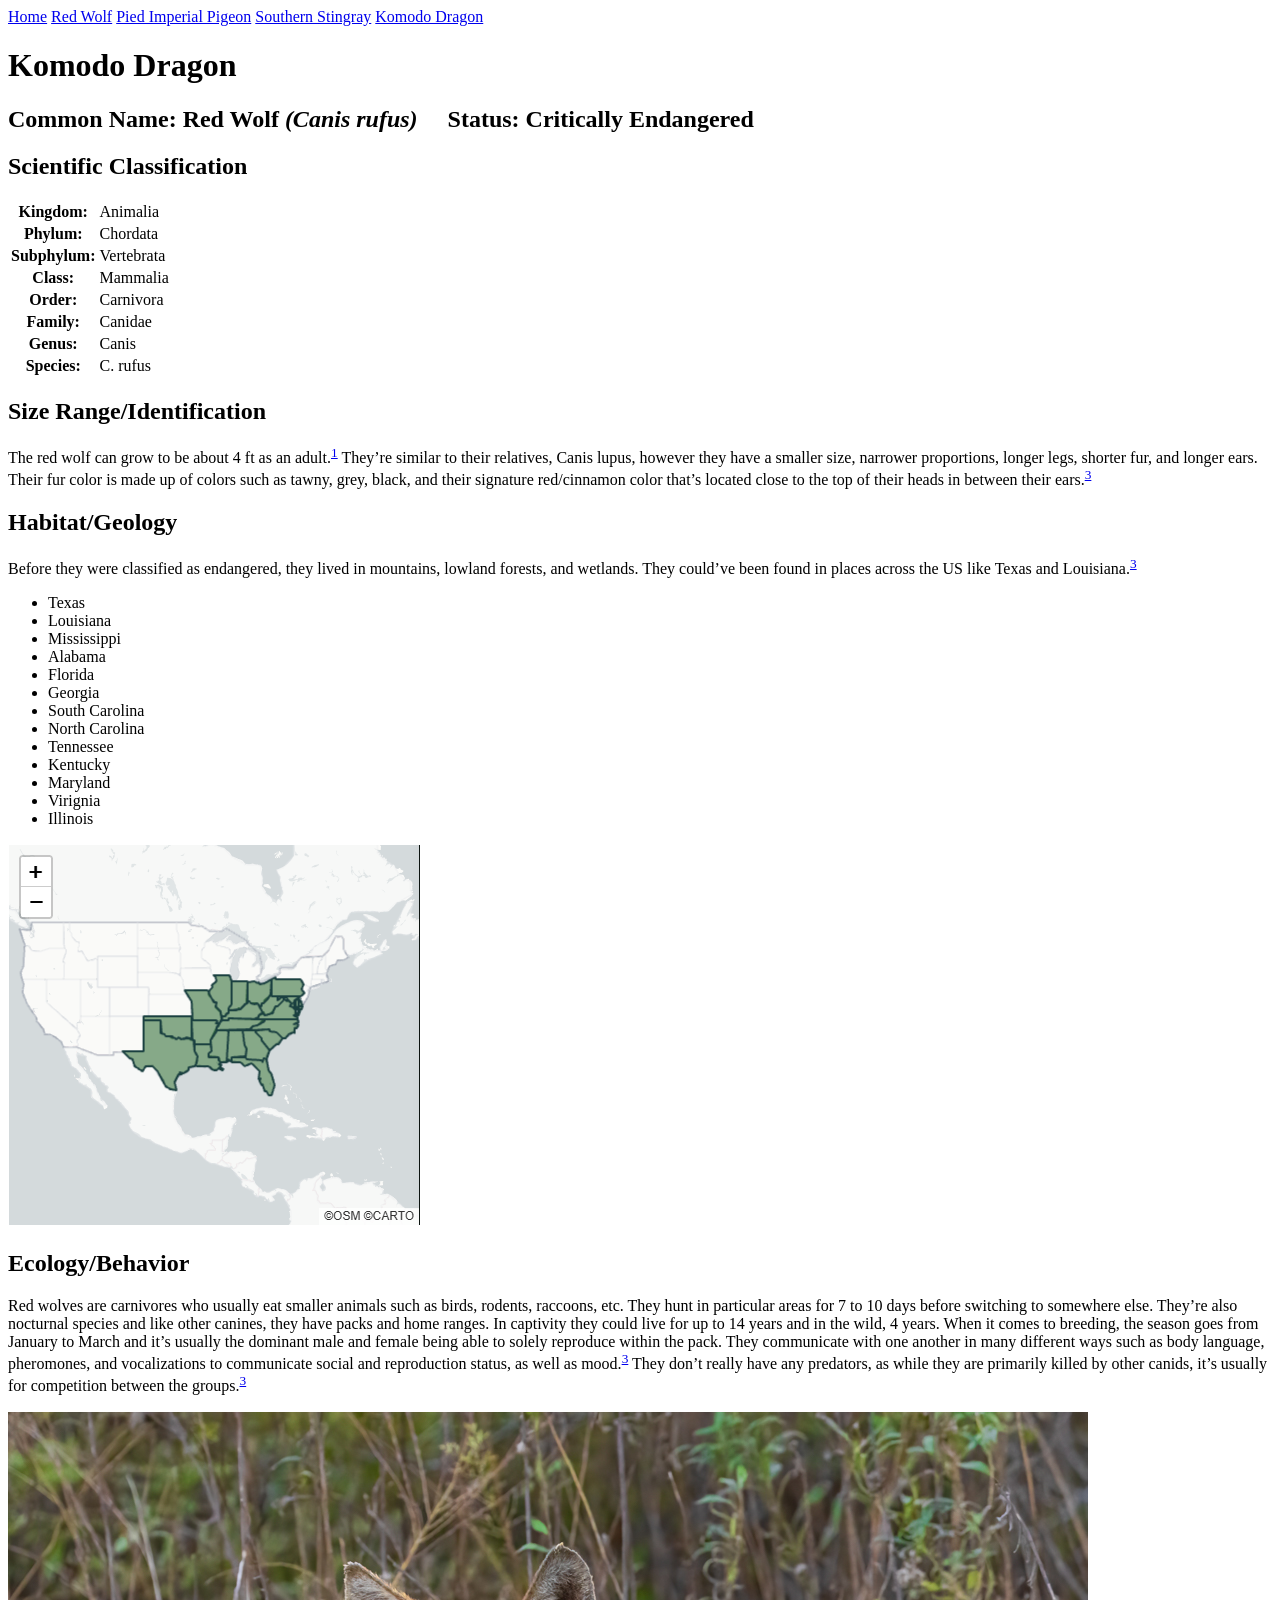
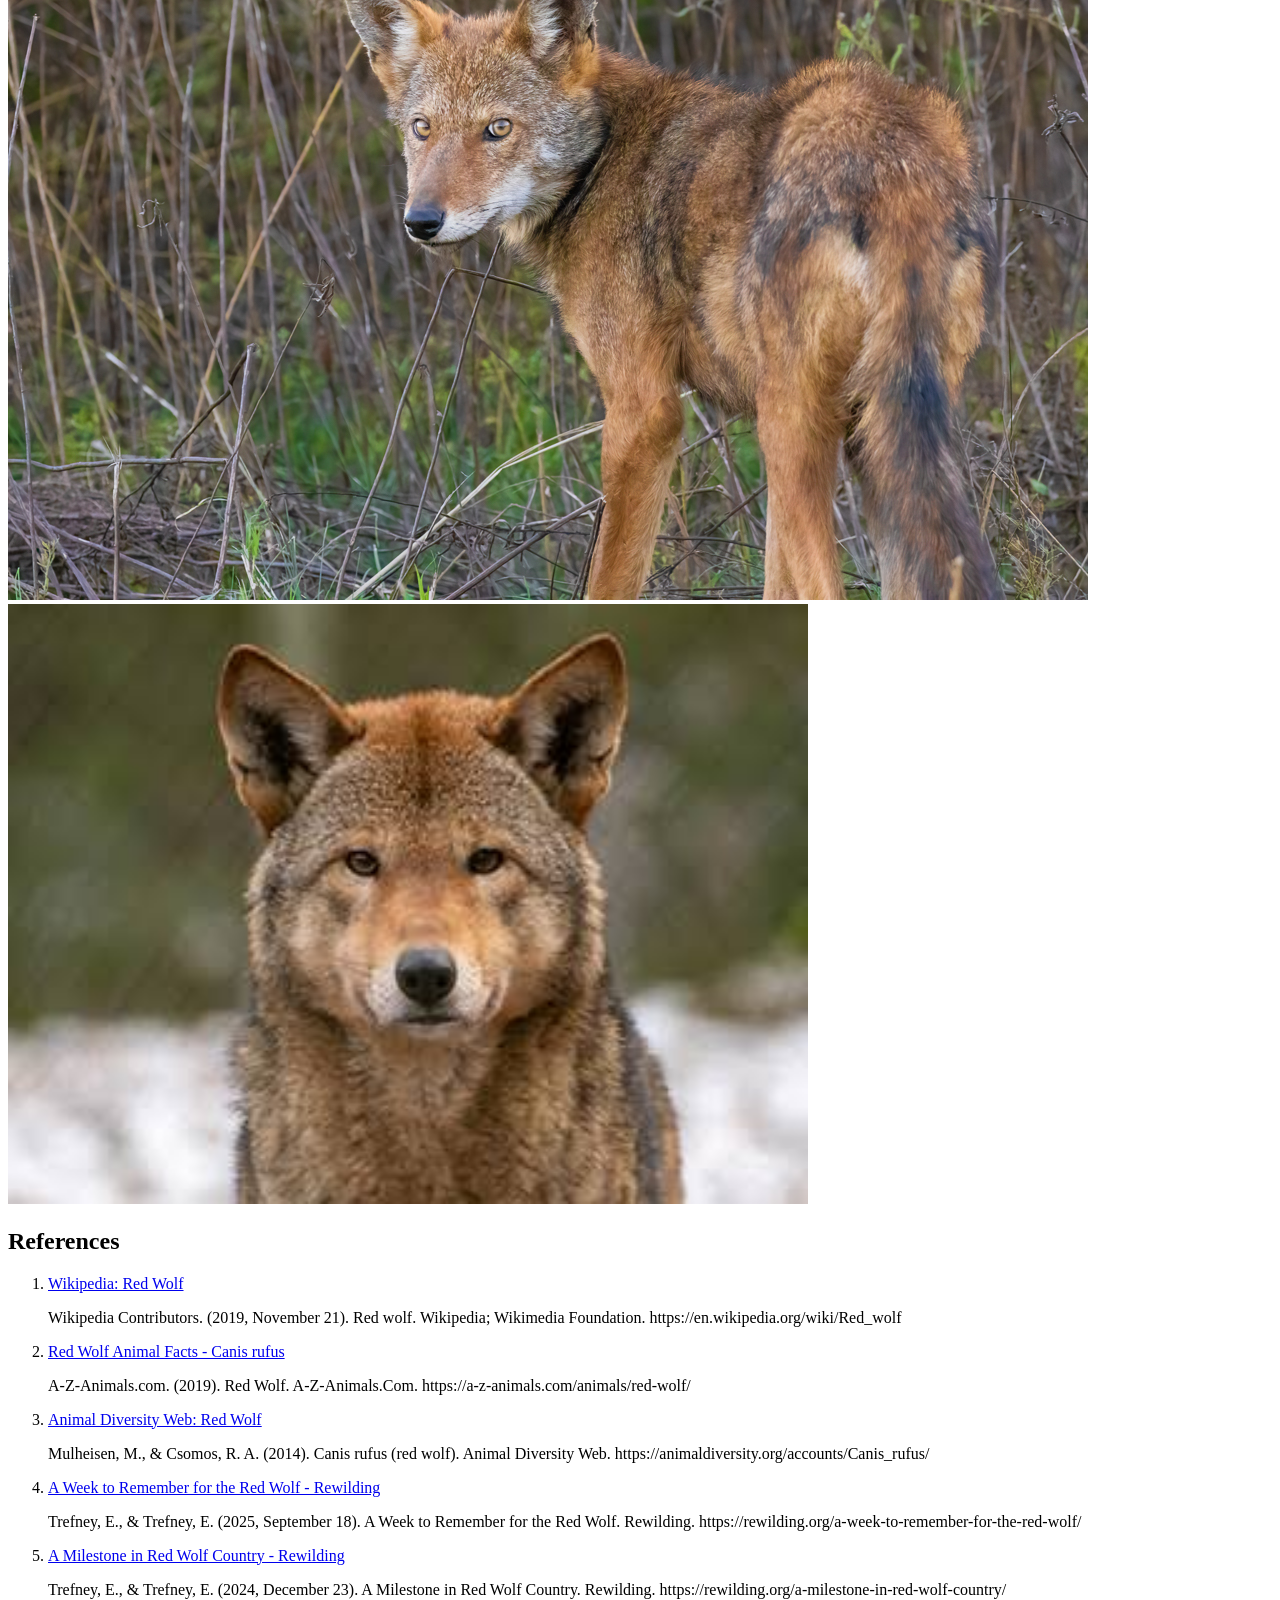
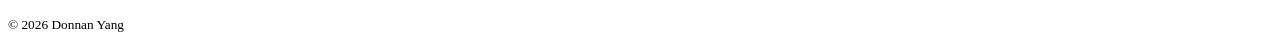
==== komododragon.html @ b7ac195b "WIP" ====
<!DOCTYPE html>
<html lang="en">

<head>
    <meta charset="UTF-8">
    <meta name="viewport" content="width=device-width, initial-scale=1.0">
    <title>Komodo Dragon</title>
</head>

<body>
    <header>
        <nav id="main-nav" role="main-nav">
            <a href="index.html" class="nav-button">Home</a>
            <a href="redwolf.html" class="nav-button">Red Wolf</a>
            <a href="piedimperialpigeon.html" class="nav-button">Pied Imperial Pigeon</a>
            <a href="southernstingray.html" class="nav-button">Southern Stingray</a>
            <a href="komododragon.html" class="nav-button">Komodo Dragon</a>
        </nav>
    </header>
    <h1>Komodo Dragon</h1>

    <main>
        <article>
            <section id="name/status">
                <h2>Common Name: Red Wolf <em>(Canis rufus)</em> &nbsp;&nbsp;&nbsp; Status: Critically Endangered</h2>
            </section>

            <section id="scientific-classification">
                <h2>Scientific Classification</h2>
                <table id="scientific-classification-table">
                    <tbody>
                        <tr>
                            <th>Kingdom:</th>
                            <td>Animalia</td>
                        </tr>
                        <tr>
                            <th>Phylum:</th>
                            <td>Chordata</td>
                        </tr>
                        <tr>
                            <th>Subphylum:</th>
                            <td>Vertebrata</td>
                        </tr>
                        <tr>
                            <th>Class:</th>
                            <td>Mammalia</td>
                        </tr>
                        <tr>
                            <th>Order:</th>
                            <td>Carnivora</td>
                        </tr>
                        <tr>
                            <th>Family:</th>
                            <td>Canidae</td>
                        </tr>
                        <tr>
                            <th>Genus:</th>
                            <td>Canis</td>
                        </tr>
                        <tr>
                            <th>Species:</th>
                            <td>C. rufus</td>
                        </tr>
                    </tbody>
                </table>
            </section>

            <section id="size-range/identification">
                <h2>Size Range/Identification</h2>
                <p>The red wolf can grow to be about 4 ft as an adult.<sup><a href="#ref1">1</a></sup> They’re similar
                    to their relatives,
                    Canis lupus, however they have a smaller size, narrower proportions, longer legs, shorter fur, and
                    longer ears. Their fur color is made up of colors such as tawny, grey, black, and their signature
                    red/cinnamon color that’s located close to the top of their heads in between their ears.<sup><a
                            href="#ref3">3</a></sup>
                </p>
            </section>

            <section id="habitat/geology">
                <h2>Habitat/Geology</h2>
                <p>Before they were classified as endangered, they lived in mountains, lowland forests, and wetlands.
                    They could’ve been found in places across the US like Texas and Louisiana.<sup><a
                            href="#ref3">3</a></sup></p>
                            <ul>
                                <li>Texas</li>
                                <li>Louisiana</li>
                                <li>Mississippi</li>
                                <li>Alabama</li>
                                <li>Florida</li>
                                <li>Georgia</li>
                                <li>South Carolina</li>
                                <li>North Carolina</li>
                                <li>Tennessee</li>
                                <li>Kentucky</li>
                                <li>Maryland</li>
                                <li>Virignia</li>
                                <li>Illinois</li>
                            </ul>
            </section>
            <img src="red_wolf_geography.png"
                alt="A map of the United States with the red wolf's historical range highlighted in green.">

            <section id="ecology/behavior">
                <h2>Ecology/Behavior</h2>
                <p>Red wolves are carnivores who usually eat smaller animals such as birds, rodents, raccoons, etc. They
                    hunt in particular areas for 7 to 10 days before switching to somewhere else. They’re also nocturnal
                    species and like other canines, they have packs and home ranges. In captivity they could live for up
                    to 14 years and in the wild, 4 years. When it comes to breeding, the season goes from January to
                    March and it’s usually the dominant male and female being able to solely reproduce within the pack.
                    They communicate with one another in many different ways such as body language, pheromones, and
                    vocalizations to communicate social and reproduction status, as well as mood.<sup><a
                            href="#ref3">3</a></sup> They don’t
                    really have any predators, as while they are primarily killed by other canids, it’s usually for
                    competition between the groups.<sup><a href="#ref3">3</a></sup></p>
            </section>

            <section id="photos">
                <img src="red_wolf_2.jpg" alt="A red wolf in the wild looking back at the camera."> <br>
                <img src="red_wolf_3.jpg" alt="Close up of a red wolf looking straight at the camera." width="800"
                    height="600">
            </section>

            <section id="references">
                <h2>References</h2>
                <ol>
                    <li id="ref1"><a href="https://en.wikipedia.org/wiki/Red_wolf">Wikipedia: Red Wolf</a> <p>Wikipedia Contributors. (2019, November 21). Red wolf. Wikipedia; Wikimedia Foundation. https://en.wikipedia.org/wiki/Red_wolf</p></li>
                    <li id="ref2"><a href="https://a-z-animals.com/animals/red-wolf/"> Red Wolf Animal Facts - Canis rufus</a> <p>A-Z-Animals.com. (2019). Red Wolf. A-Z-Animals.Com. https://a-z-animals.com/animals/red-wolf/</p></li>
                    <li id="ref3"><a href="https://animaldiversity.org/accounts/Canis_rufus/">Animal Diversity Web: Red
                            Wolf</a><p>Mulheisen, M., & Csomos, R. A. (2014). Canis rufus (red wolf). Animal Diversity Web. https://animaldiversity.org/accounts/Canis_rufus/</p>
                    </li>
                    <li id="ref4"><a href="https://rewilding.org/a-week-to-remember-for-the-red-wolf/">A Week to
                            Remember for the Red Wolf - Rewilding</a> <p>Trefney, E., & Trefney, E. (2025, September 18). A Week to Remember for the Red Wolf. Rewilding. https://rewilding.org/a-week-to-remember-for-the-red-wolf/</p></li>
                    <li id="ref5"><a href="https://rewilding.org/a-milestone-in-red-wolf-country/">A Milestone in Red Wolf Country - Rewilding</a> <p>Trefney, E., & Trefney, E. (2024, December 23). A Milestone in Red Wolf Country. Rewilding. https://rewilding.org/a-milestone-in-red-wolf-country/</p></li>
                </ol>
            </section>



        </article>
    </main>
    <footer>
        <small>&copy; 2026 Donnan Yang</small>
    </footer>
</body>

</html>
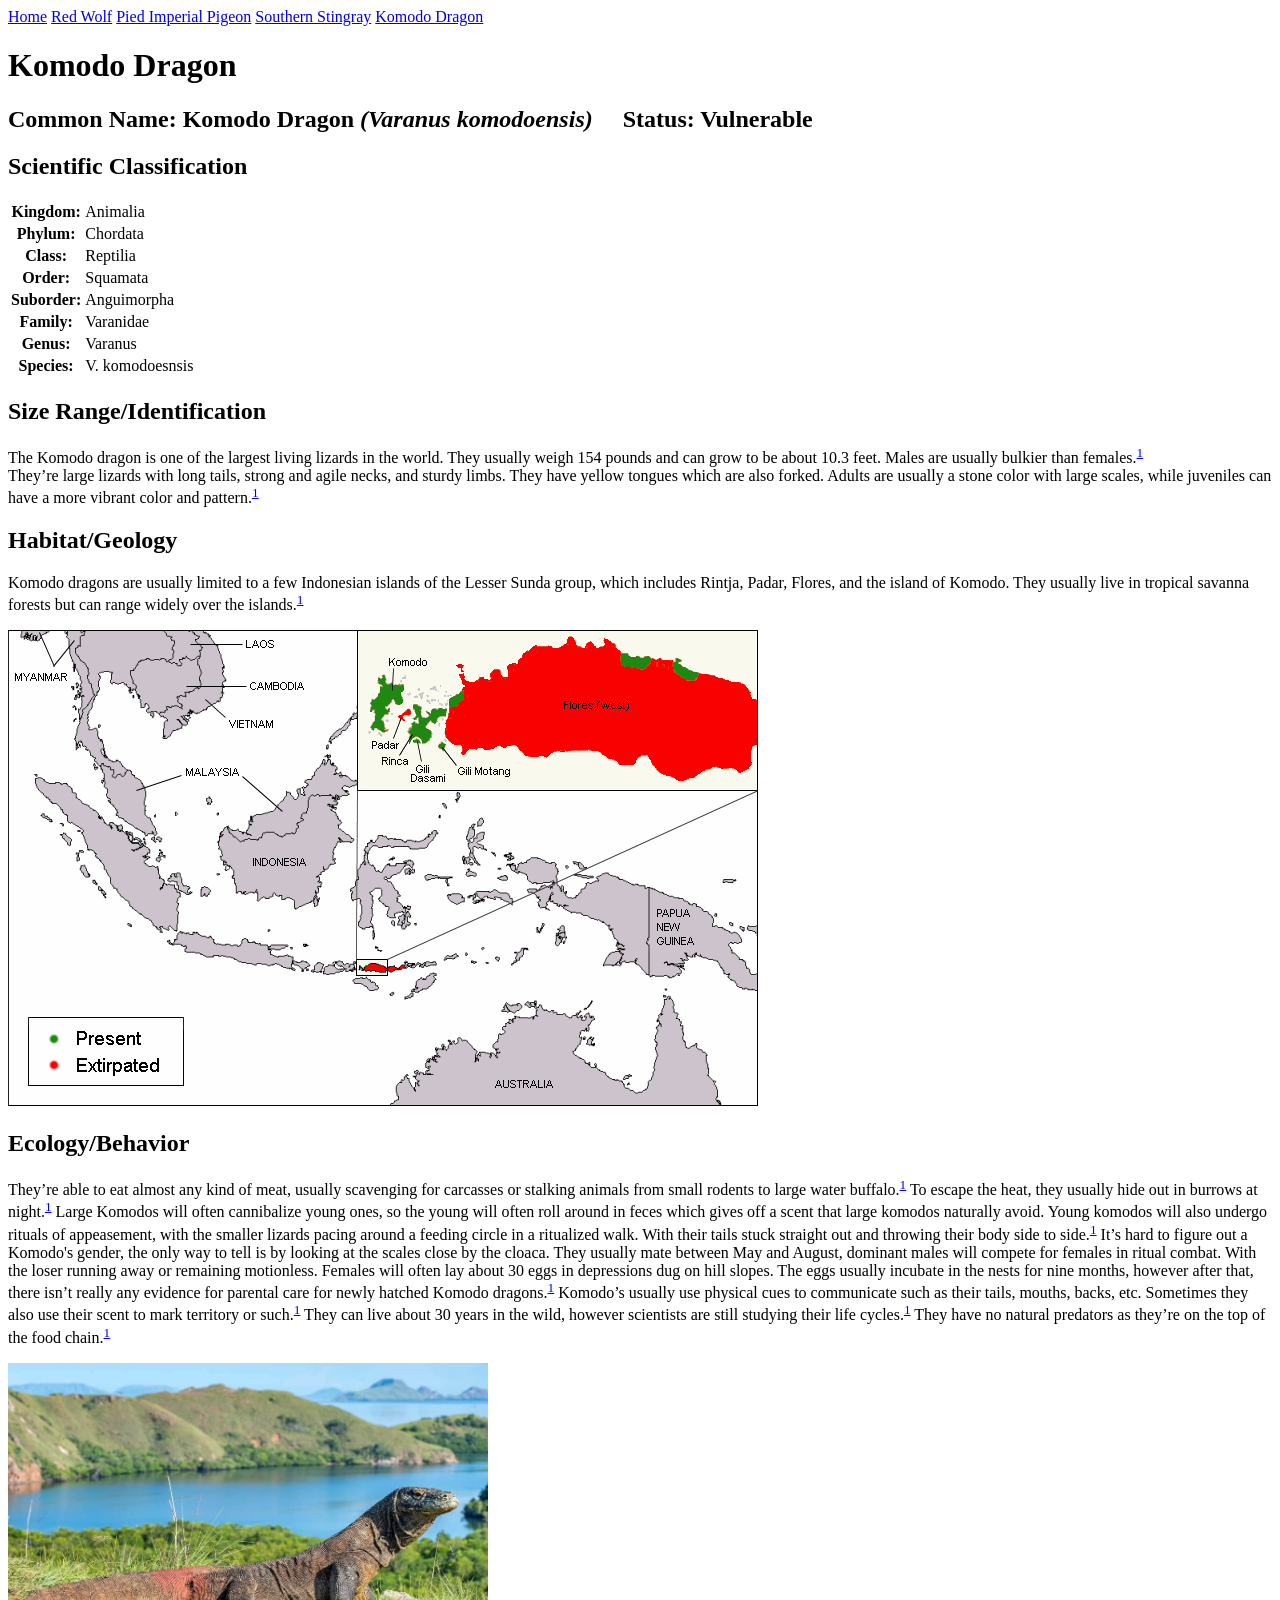
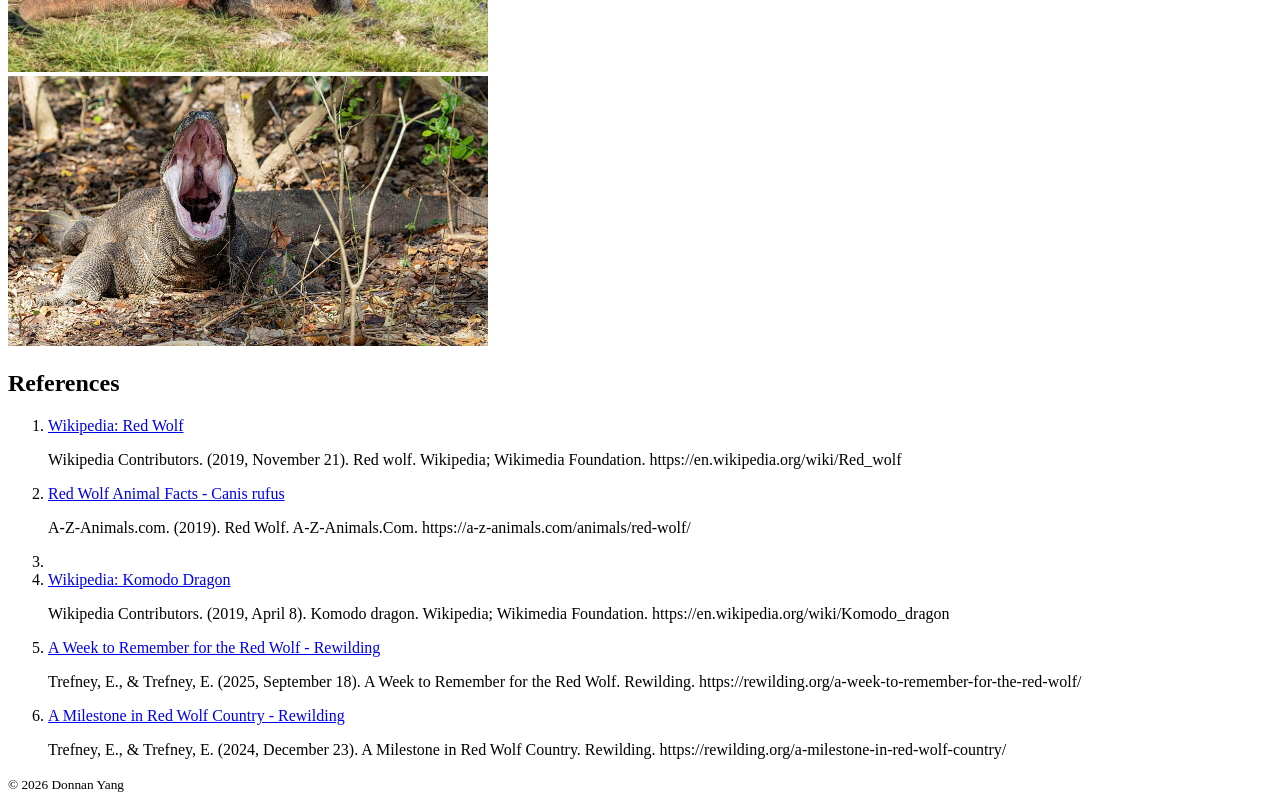
==== commit 68b25194: "WIP" ====
--- a/komododragon.html
+++ b/komododragon.html
@@ -22,7 +22,7 @@
     <main>
         <article>
             <section id="name/status">
-                <h2>Common Name: Red Wolf <em>(Canis rufus)</em> &nbsp;&nbsp;&nbsp; Status: Critically Endangered</h2>
+                <h2>Common Name: Komodo Dragon <em>(Varanus komodoensis)</em> &nbsp;&nbsp;&nbsp; Status: Vulnerable</h2>
             </section>
 
             <section id="scientific-classification">
@@ -38,28 +38,28 @@
                             <td>Chordata</td>
                         </tr>
                         <tr>
-                            <th>Subphylum:</th>
-                            <td>Vertebrata</td>
-                        </tr>
-                        <tr>
                             <th>Class:</th>
-                            <td>Mammalia</td>
+                            <td>Reptilia</td>
                         </tr>
                         <tr>
                             <th>Order:</th>
-                            <td>Carnivora</td>
+                            <td>Squamata</td>
+                        </tr>
+                        <tr>
+                            <th>Suborder:</th>
+                            <td>Anguimorpha</td>
                         </tr>
                         <tr>
                             <th>Family:</th>
-                            <td>Canidae</td>
+                            <td>Varanidae</td>
                         </tr>
                         <tr>
                             <th>Genus:</th>
-                            <td>Canis</td>
+                            <td>Varanus</td>
                         </tr>
                         <tr>
                             <th>Species:</th>
-                            <td>C. rufus</td>
+                            <td>V. komodoesnsis</td>
                         </tr>
                     </tbody>
                 </table>
@@ -67,57 +67,41 @@
 
             <section id="size-range/identification">
                 <h2>Size Range/Identification</h2>
-                <p>The red wolf can grow to be about 4 ft as an adult.<sup><a href="#ref1">1</a></sup> They’re similar
-                    to their relatives,
-                    Canis lupus, however they have a smaller size, narrower proportions, longer legs, shorter fur, and
-                    longer ears. Their fur color is made up of colors such as tawny, grey, black, and their signature
-                    red/cinnamon color that’s located close to the top of their heads in between their ears.<sup><a
-                            href="#ref3">3</a></sup>
+                <p>The Komodo dragon is one of the largest living lizards in the world. They usually weigh 154 pounds and can grow to be about 10.3 feet. Males are usually bulkier than females.<sup><a href="#ref1">1</a></sup><br>
+                    They’re large lizards with long tails, strong and agile necks, and sturdy limbs. They have yellow tongues which are also forked. Adults are usually a stone color with large scales, while juveniles can have a more vibrant color and pattern.<sup><a href="#ref1">1</a></sup>
+
                 </p>
             </section>
 
             <section id="habitat/geology">
                 <h2>Habitat/Geology</h2>
-                <p>Before they were classified as endangered, they lived in mountains, lowland forests, and wetlands.
-                    They could’ve been found in places across the US like Texas and Louisiana.<sup><a
-                            href="#ref3">3</a></sup></p>
-                            <ul>
-                                <li>Texas</li>
-                                <li>Louisiana</li>
-                                <li>Mississippi</li>
-                                <li>Alabama</li>
-                                <li>Florida</li>
-                                <li>Georgia</li>
-                                <li>South Carolina</li>
-                                <li>North Carolina</li>
-                                <li>Tennessee</li>
-                                <li>Kentucky</li>
-                                <li>Maryland</li>
-                                <li>Virignia</li>
-                                <li>Illinois</li>
-                            </ul>
+                <p>Komodo dragons are usually limited to a few Indonesian islands of the Lesser Sunda group, which includes Rintja, Padar, Flores, and the island of Komodo. They usually live in tropical savanna forests but can range widely over the islands.<sup><a href="#ref1">1</a></sup>
+                    
             </section>
-            <img src="red_wolf_geography.png"
-                alt="A map of the United States with the red wolf's historical range highlighted in green.">
+            <img src="Komodo_dragon_distribution.gif"
+                alt="A map of the Indonesian islands with the komodo dragon range highlighed.">
 
             <section id="ecology/behavior">
                 <h2>Ecology/Behavior</h2>
-                <p>Red wolves are carnivores who usually eat smaller animals such as birds, rodents, raccoons, etc. They
-                    hunt in particular areas for 7 to 10 days before switching to somewhere else. They’re also nocturnal
-                    species and like other canines, they have packs and home ranges. In captivity they could live for up
-                    to 14 years and in the wild, 4 years. When it comes to breeding, the season goes from January to
-                    March and it’s usually the dominant male and female being able to solely reproduce within the pack.
-                    They communicate with one another in many different ways such as body language, pheromones, and
-                    vocalizations to communicate social and reproduction status, as well as mood.<sup><a
-                            href="#ref3">3</a></sup> They don’t
-                    really have any predators, as while they are primarily killed by other canids, it’s usually for
-                    competition between the groups.<sup><a href="#ref3">3</a></sup></p>
+                <p>They’re able to eat almost any kind of meat, usually scavenging for carcasses or stalking animals from small rodents to large water buffalo.<sup><a href="#ref1">1</a></sup>
+
+                    To escape the heat, they usually hide out in burrows at night.<sup><a href="#ref1">1</a></sup>
+                    
+                    Large Komodos will often cannibalize young ones, so the young will often roll around in feces which gives off a scent that large komodos naturally avoid. Young komodos will also undergo rituals of appeasement, with the smaller lizards pacing around a feeding circle in a ritualized walk. With their tails stuck straight out and throwing their body side to side.<sup><a href="#ref1">1</a></sup>
+                    
+                    It’s hard to figure out a Komodo's gender, the only way to tell is by looking at the scales close by the cloaca. They usually mate between May and August, dominant males will compete for females in ritual combat. With the loser running away or remaining motionless. Females will often lay about 30 eggs in depressions dug on hill slopes. The eggs usually incubate in the nests for nine months, however after that, there isn’t really any evidence for parental care for newly hatched Komodo dragons.<sup><a href="#ref1">1</a></sup>
+                    
+                    Komodo’s usually use physical cues to communicate such as their tails, mouths, backs, etc. Sometimes they also use their scent to mark territory or such.<sup><a href="#ref1">1</a></sup>
+                    
+                    They can live about 30 years in the wild, however scientists are still studying their life cycles.<sup><a href="#ref1">1</a></sup>
+                    
+                    They have no natural predators as they’re on the top of the food chain.<sup><a href="#ref1">1</a></sup>
+                    </p>
             </section>
 
             <section id="photos">
-                <img src="red_wolf_2.jpg" alt="A red wolf in the wild looking back at the camera."> <br>
-                <img src="red_wolf_3.jpg" alt="Close up of a red wolf looking straight at the camera." width="800"
-                    height="600">
+                <img src="komodo_dragon_2.jpg" alt="Komodo dragon in the wild looking out, with a lake in the background." width="480"> <br>
+                <img src="komodo_dragon_3.jpg" alt="Close up of Komodo dragon opening its jaws from front view." width="480">
             </section>
 
             <section id="references">
@@ -125,9 +109,7 @@
                 <ol>
                     <li id="ref1"><a href="https://en.wikipedia.org/wiki/Red_wolf">Wikipedia: Red Wolf</a> <p>Wikipedia Contributors. (2019, November 21). Red wolf. Wikipedia; Wikimedia Foundation. https://en.wikipedia.org/wiki/Red_wolf</p></li>
                     <li id="ref2"><a href="https://a-z-animals.com/animals/red-wolf/"> Red Wolf Animal Facts - Canis rufus</a> <p>A-Z-Animals.com. (2019). Red Wolf. A-Z-Animals.Com. https://a-z-animals.com/animals/red-wolf/</p></li>
-                    <li id="ref3"><a href="https://animaldiversity.org/accounts/Canis_rufus/">Animal Diversity Web: Red
-                            Wolf</a><p>Mulheisen, M., & Csomos, R. A. (2014). Canis rufus (red wolf). Animal Diversity Web. https://animaldiversity.org/accounts/Canis_rufus/</p>
-                    </li>
+                    <li id="ref3"><li><a href="https://en.wikipedia.org/wiki/Komodo_dragon">Wikipedia: Komodo Dragon</a><p>Wikipedia Contributors. (2019, April 8). Komodo dragon. Wikipedia; Wikimedia Foundation. https://en.wikipedia.org/wiki/Komodo_dragon</p></li>
                     <li id="ref4"><a href="https://rewilding.org/a-week-to-remember-for-the-red-wolf/">A Week to
                             Remember for the Red Wolf - Rewilding</a> <p>Trefney, E., & Trefney, E. (2025, September 18). A Week to Remember for the Red Wolf. Rewilding. https://rewilding.org/a-week-to-remember-for-the-red-wolf/</p></li>
                     <li id="ref5"><a href="https://rewilding.org/a-milestone-in-red-wolf-country/">A Milestone in Red Wolf Country - Rewilding</a> <p>Trefney, E., & Trefney, E. (2024, December 23). A Milestone in Red Wolf Country. Rewilding. https://rewilding.org/a-milestone-in-red-wolf-country/</p></li>
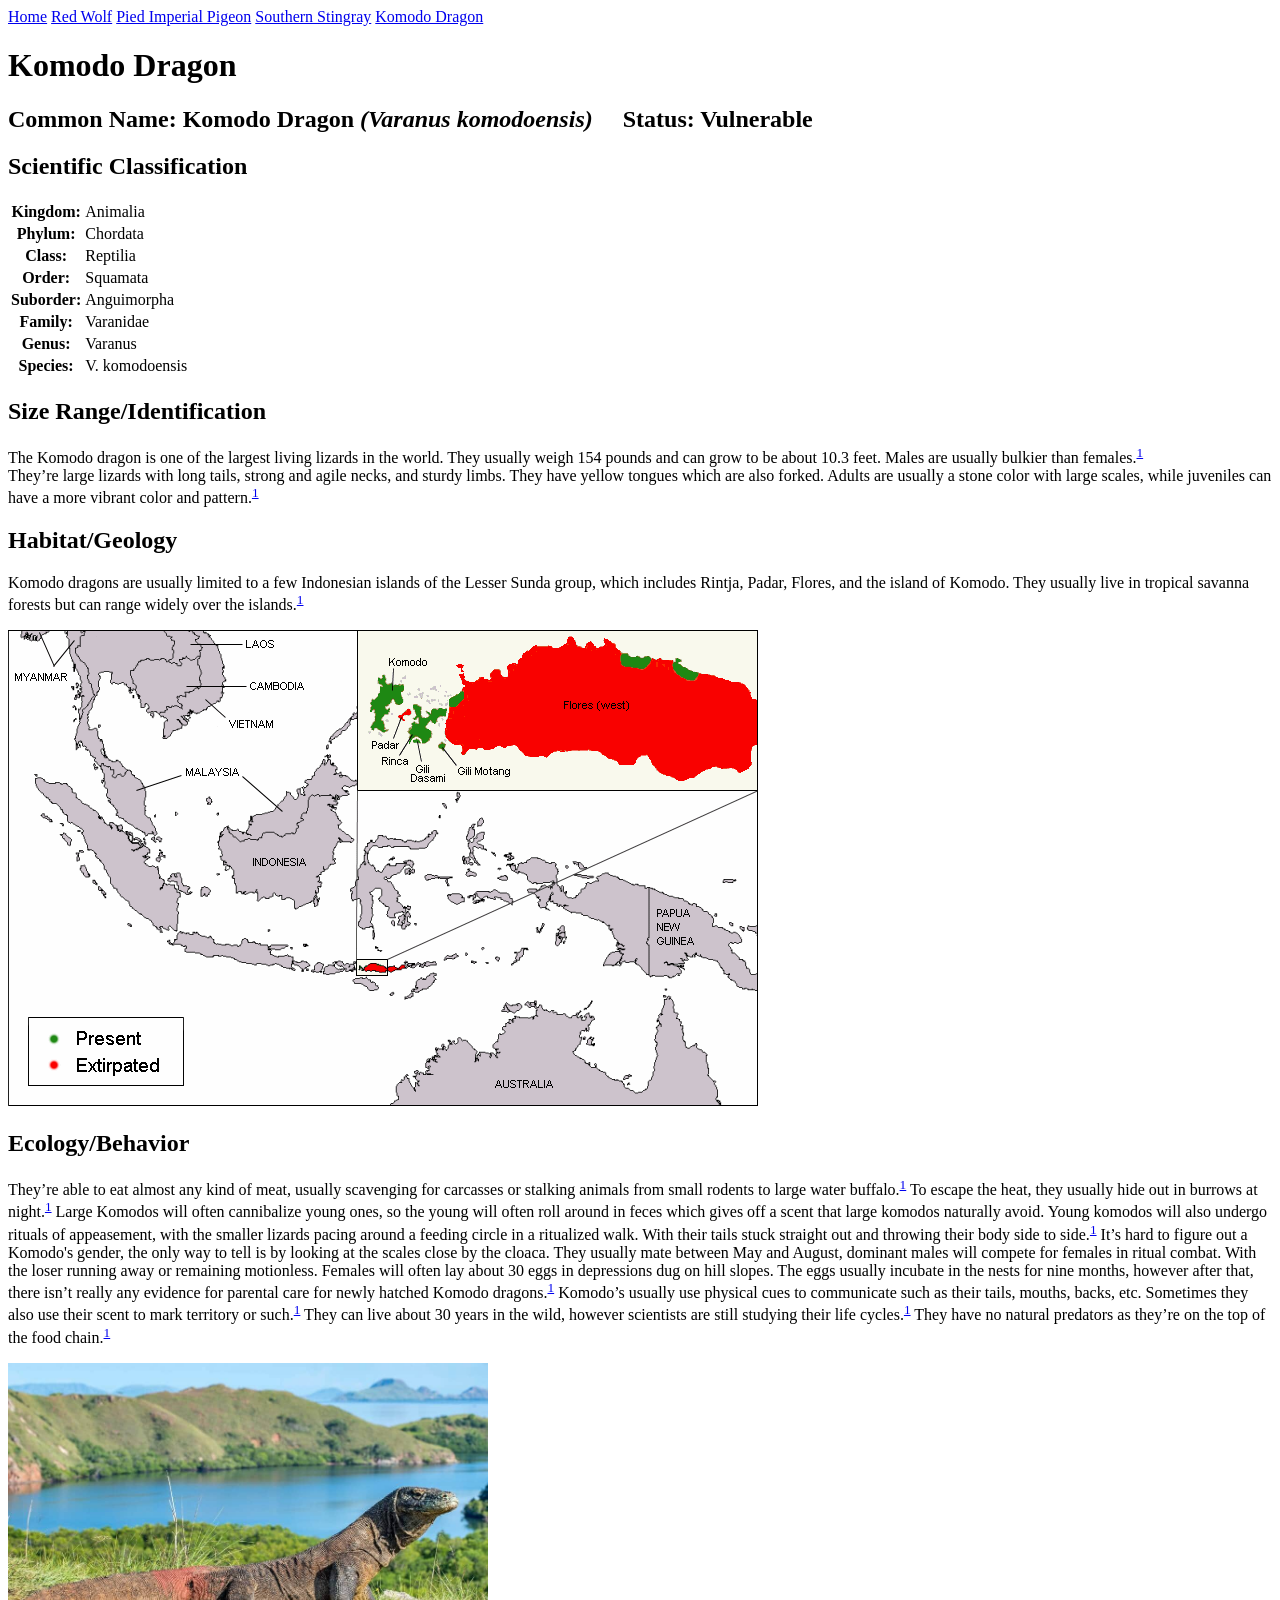
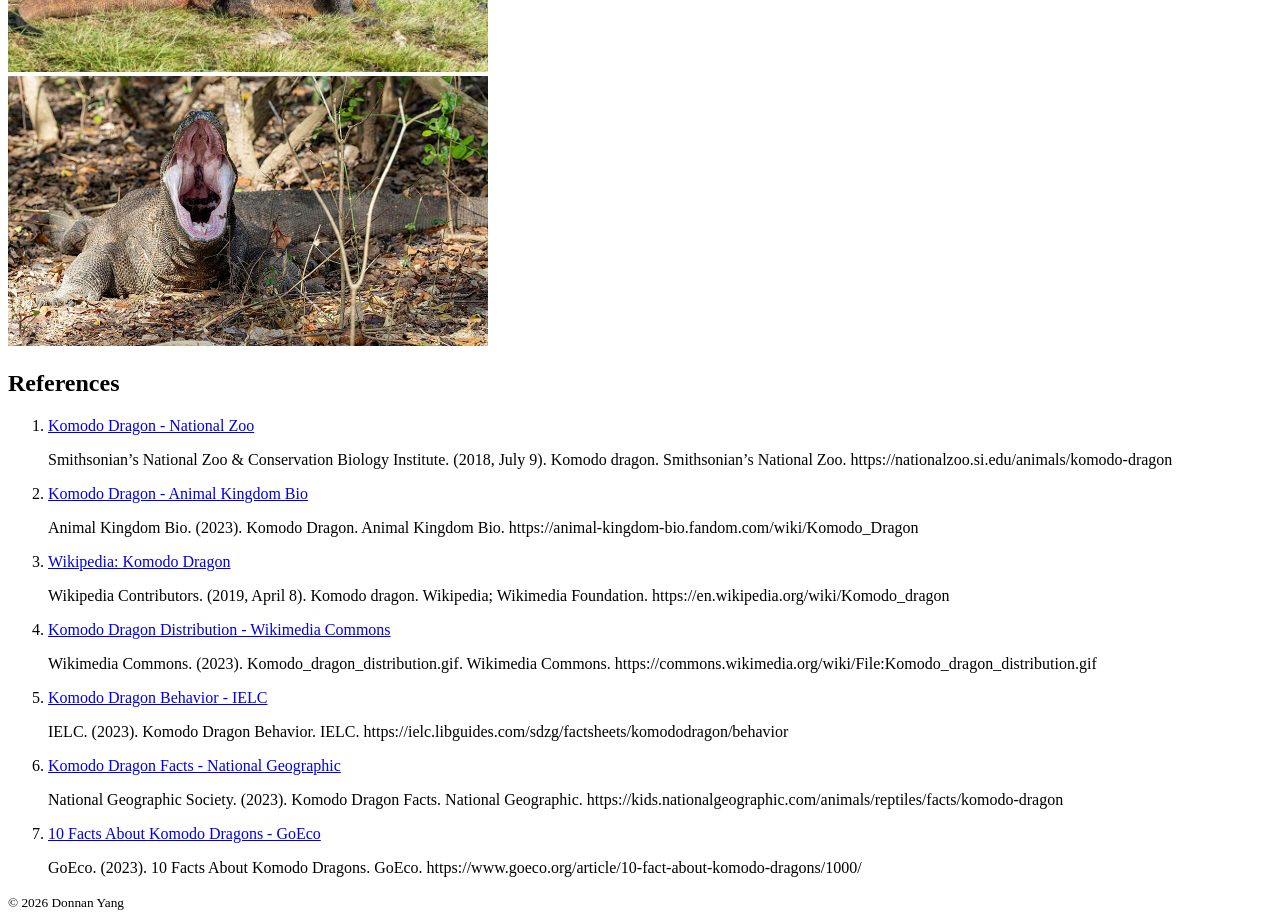
==== commit ffc20a9f: "Finished HTML" ====
--- a/komododragon.html
+++ b/komododragon.html
@@ -59,7 +59,7 @@
                         </tr>
                         <tr>
                             <th>Species:</th>
-                            <td>V. komodoesnsis</td>
+                            <td>V. komodoensis</td>
                         </tr>
                     </tbody>
                 </table>
@@ -107,12 +107,13 @@
             <section id="references">
                 <h2>References</h2>
                 <ol>
-                    <li id="ref1"><a href="https://en.wikipedia.org/wiki/Red_wolf">Wikipedia: Red Wolf</a> <p>Wikipedia Contributors. (2019, November 21). Red wolf. Wikipedia; Wikimedia Foundation. https://en.wikipedia.org/wiki/Red_wolf</p></li>
-                    <li id="ref2"><a href="https://a-z-animals.com/animals/red-wolf/"> Red Wolf Animal Facts - Canis rufus</a> <p>A-Z-Animals.com. (2019). Red Wolf. A-Z-Animals.Com. https://a-z-animals.com/animals/red-wolf/</p></li>
-                    <li id="ref3"><li><a href="https://en.wikipedia.org/wiki/Komodo_dragon">Wikipedia: Komodo Dragon</a><p>Wikipedia Contributors. (2019, April 8). Komodo dragon. Wikipedia; Wikimedia Foundation. https://en.wikipedia.org/wiki/Komodo_dragon</p></li>
-                    <li id="ref4"><a href="https://rewilding.org/a-week-to-remember-for-the-red-wolf/">A Week to
-                            Remember for the Red Wolf - Rewilding</a> <p>Trefney, E., & Trefney, E. (2025, September 18). A Week to Remember for the Red Wolf. Rewilding. https://rewilding.org/a-week-to-remember-for-the-red-wolf/</p></li>
-                    <li id="ref5"><a href="https://rewilding.org/a-milestone-in-red-wolf-country/">A Milestone in Red Wolf Country - Rewilding</a> <p>Trefney, E., & Trefney, E. (2024, December 23). A Milestone in Red Wolf Country. Rewilding. https://rewilding.org/a-milestone-in-red-wolf-country/</p></li>
+                    <li id="ref1"><a href="https://nationalzoo.si.edu/animals/komodo-dragon">Komodo Dragon - National Zoo</a><p>Smithsonian’s National Zoo & Conservation Biology Institute. (2018, July 9). Komodo dragon. Smithsonian’s National Zoo. https://nationalzoo.si.edu/animals/komodo-dragon</p></li>
+                    <li id="ref2"><a href="https://animal-kingdom-bio.fandom.com/wiki/Komodo_Dragon">Komodo Dragon - Animal Kingdom Bio</a><p>Animal Kingdom Bio. (2023). Komodo Dragon. Animal Kingdom Bio. https://animal-kingdom-bio.fandom.com/wiki/Komodo_Dragon</p></li>
+                    <li id="ref3"><a href="https://en.wikipedia.org/wiki/Komodo_dragon">Wikipedia: Komodo Dragon</a><p>Wikipedia Contributors. (2019, April 8). Komodo dragon. Wikipedia; Wikimedia Foundation. https://en.wikipedia.org/wiki/Komodo_dragon</p></li>
+                    <li id="ref4"><a href="https://commons.wikimedia.org/wiki/File:Komodo_dragon_distribution.gif">Komodo Dragon Distribution - Wikimedia Commons</a><p>Wikimedia Commons. (2023). Komodo_dragon_distribution.gif. Wikimedia Commons. https://commons.wikimedia.org/wiki/File:Komodo_dragon_distribution.gif</p></li>
+                    <li id="ref5"><a href="https://ielc.libguides.com/sdzg/factsheets/komododragon/behavior">Komodo Dragon Behavior - IELC</a><p>IELC. (2023). Komodo Dragon Behavior. IELC. https://ielc.libguides.com/sdzg/factsheets/komododragon/behavior</p></li>
+                    <li id="ref6"><a href="https://kids.nationalgeographic.com/animals/reptiles/facts/komodo-dragon">Komodo Dragon Facts - National Geographic</a><p>National Geographic Society. (2023). Komodo Dragon Facts. National Geographic. https://kids.nationalgeographic.com/animals/reptiles/facts/komodo-dragon</p></li>
+                    <li id="ref7"><a href="https://www.goeco.org/article/10-fact-about-komodo-dragons/1000/">10 Facts About Komodo Dragons - GoEco</a><p>GoEco. (2023). 10 Facts About Komodo Dragons. GoEco. https://www.goeco.org/article/10-fact-about-komodo-dragons/1000/</p></li>
                 </ol>
             </section>
 
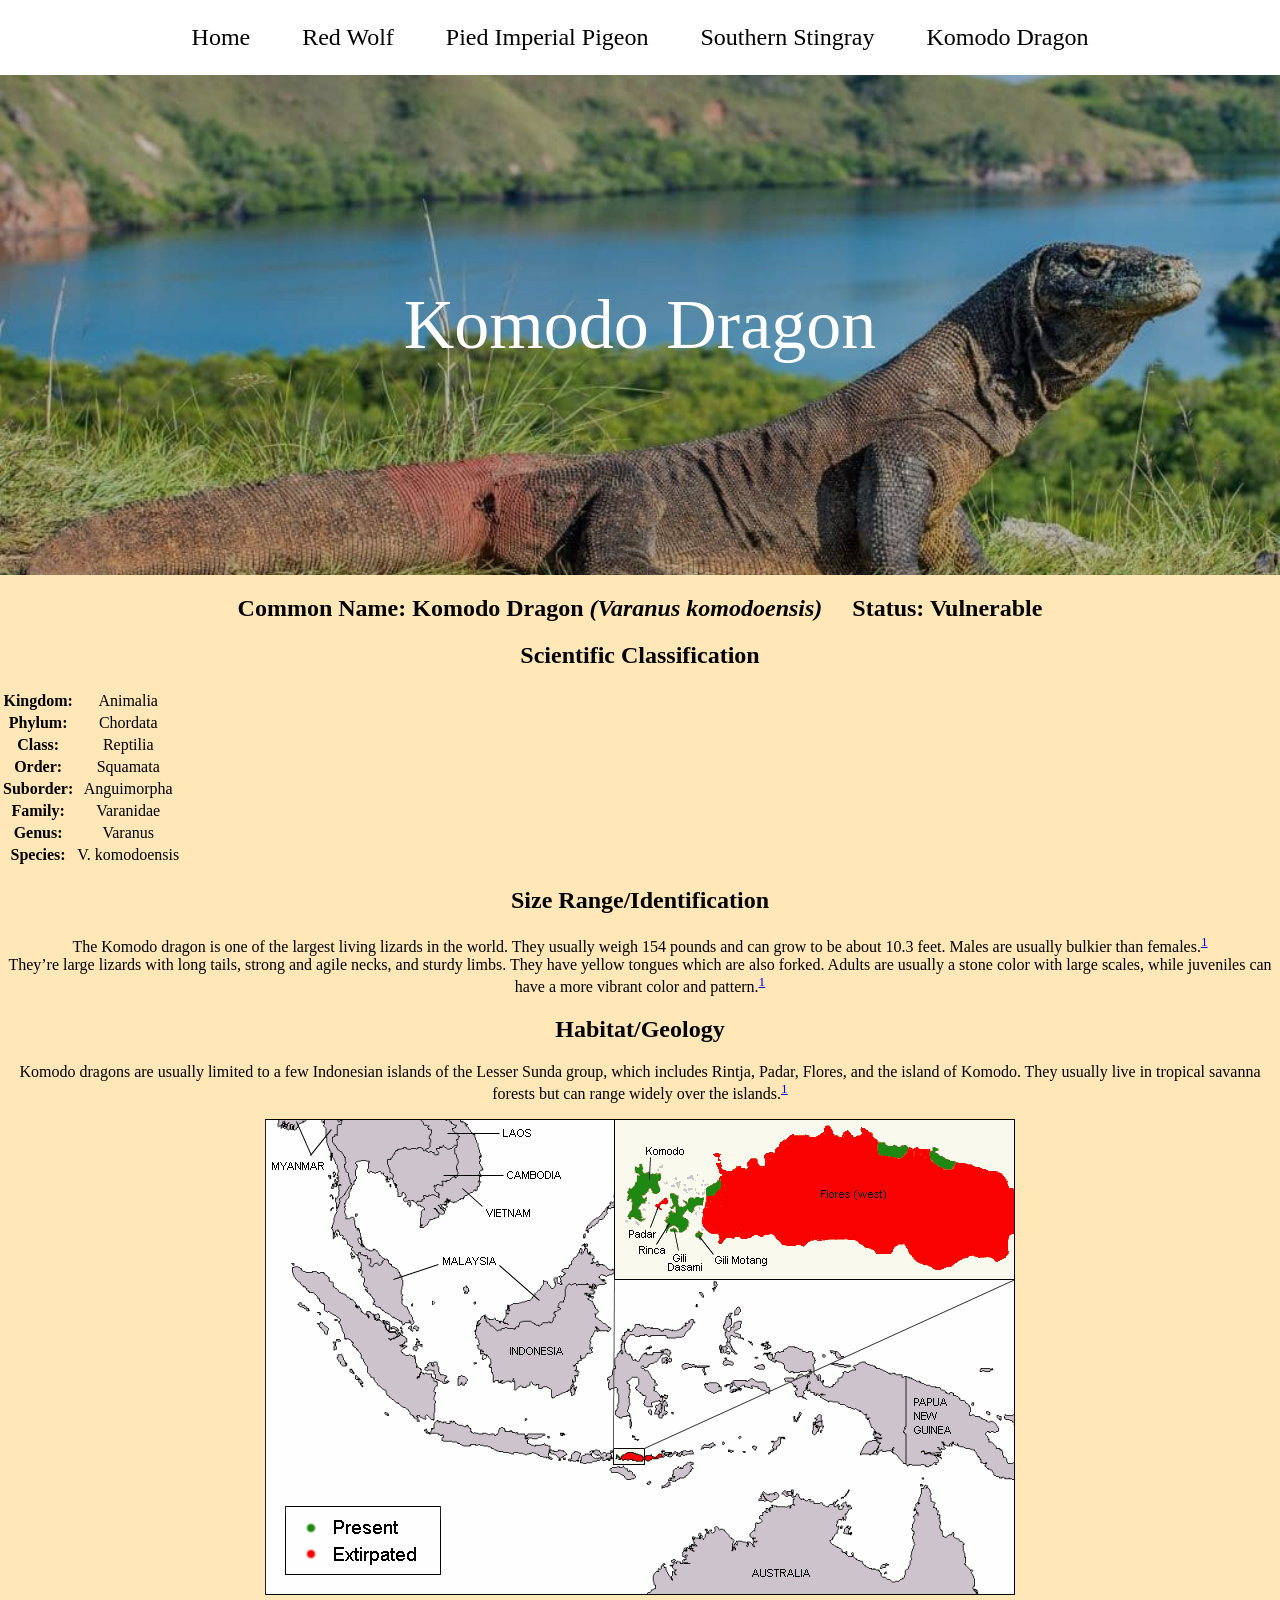
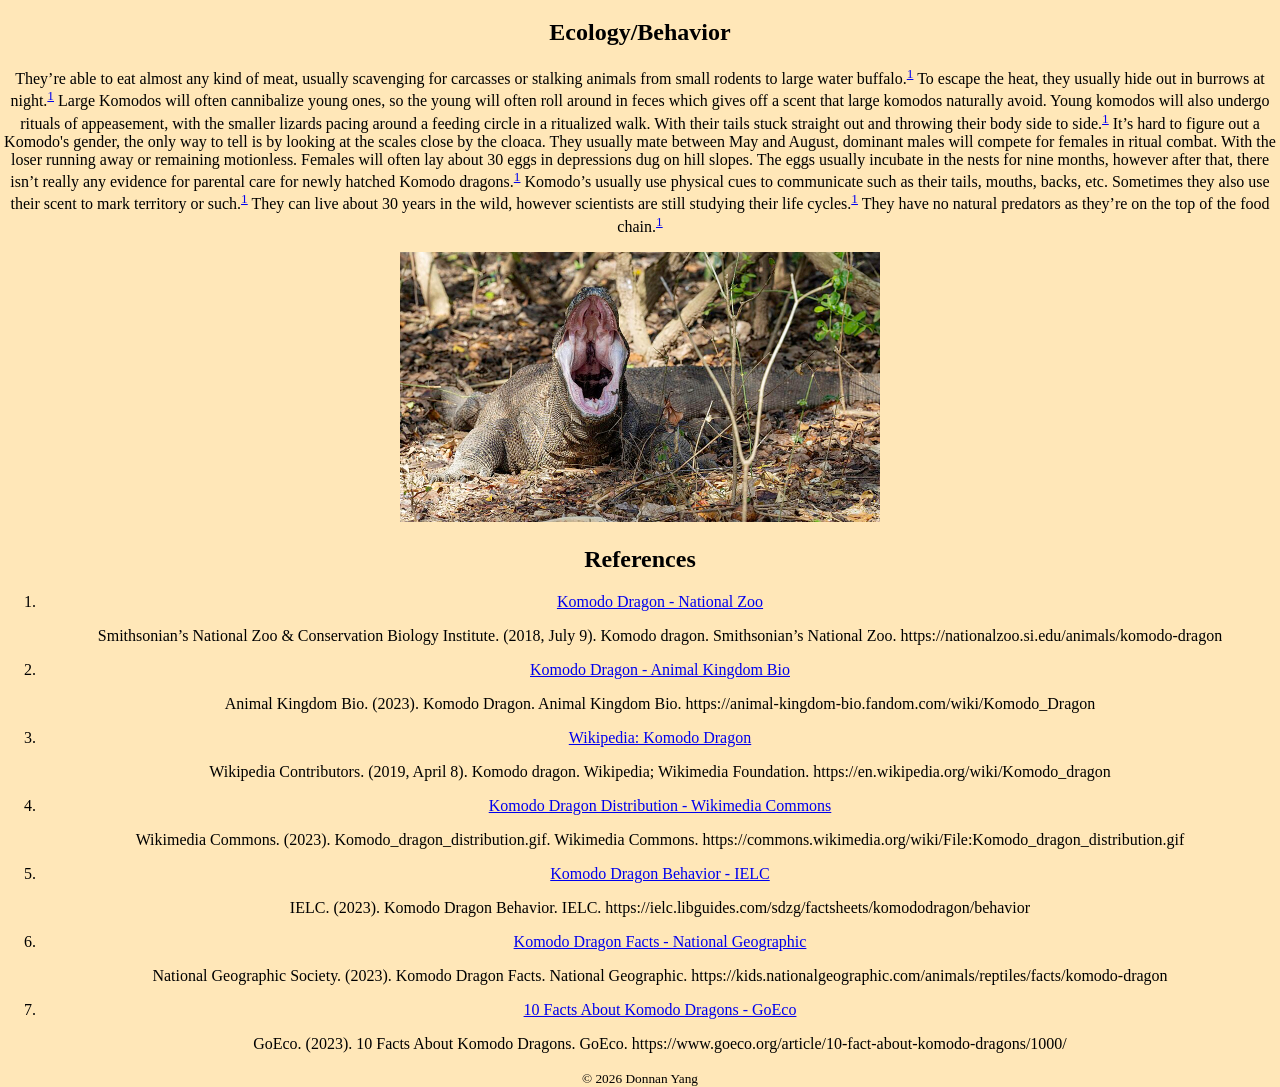
==== commit 6eabde66: "CSS WIP" ====
--- a/komododragon.html
+++ b/komododragon.html
@@ -5,6 +5,7 @@
     <meta charset="UTF-8">
     <meta name="viewport" content="width=device-width, initial-scale=1.0">
     <title>Komodo Dragon</title>
+    <link rel="stylesheet" href="app.css">
 </head>
 
 <body>
@@ -17,7 +18,10 @@
             <a href="komododragon.html" class="nav-button">Komodo Dragon</a>
         </nav>
     </header>
-    <h1>Komodo Dragon</h1>
+    <section class="banner-photo">
+        <img src="komodo_dragon_2.jpg" alt="Komodo dragon in the wild looking out, with a lake in the background." width="480">
+        <h1 class="banner-text">Komodo Dragon</h1>
+    </section>
 
     <main>
         <article>
@@ -100,7 +104,6 @@
             </section>
 
             <section id="photos">
-                <img src="komodo_dragon_2.jpg" alt="Komodo dragon in the wild looking out, with a lake in the background." width="480"> <br>
                 <img src="komodo_dragon_3.jpg" alt="Close up of Komodo dragon opening its jaws from front view." width="480">
             </section>
 
--- a/app.css
+++ b/app.css
@@ -0,0 +1,136 @@
+
+
+    img {
+        max-width: 100%;
+        object-fit: cover;
+    }
+
+    body {
+        margin: 0;
+        text-align: center;
+        background-color: #FFE7B8
+
+    }
+
+    nav#main-nav {
+        background-color: rgb(from rgb(255, 255, 255) r g b)
+    }
+
+    #main-nav > a {
+        color: rgb(0, 0, 0);
+        display: inline-block;
+       padding: 1em;
+        font-size: 1.5rem;
+        text-decoration: none;
+        transition: all ease-in-out 500ms;
+
+    }
+
+    #main-nav > a:hover {
+        color: black;
+        background-color: orange; 
+    }
+
+    main {
+        max-width: 1280 px;
+        margin: 0 auto;
+    }
+
+    #dossier-container {
+        display: grid;
+        grid-template-columns: repeat(2, 1fr);
+        gap: 30px;
+        width: 90%;
+        max-width: 1000px;
+        margin: 0 auto;
+        overflow: hidden;
+        cursor: pointer;
+    }
+
+    .animal-container {
+    position: relative;
+    overflow: hidden;
+    border-radius: 1rem;
+    cursor: pointer;
+}
+
+.animal-container a {
+    display: block;
+}
+
+.animal-container img {
+    width: 100%;
+    aspect-ratio: 1 / 1;
+    object-fit: cover;
+    display: block;
+    
+    transition: filter 0.3s ease, transform 0.3s ease;
+}
+
+.animal-container:hover img {
+    filter: brightness(50%);
+    transform: scale(1.05);
+}
+
+.animal-name {
+    position: absolute;
+    top: 50%;
+    left: 50%;
+    transform: translate(-50%, -50%);
+    
+    margin: 0;
+    width: 100%;
+    text-align: center;
+    
+    color: white;
+    font-size: 40px;
+    
+    opacity: 0;
+    transition: opacity 0.3s ease;
+}
+
+.animal-container:hover .animal-name {
+    opacity: 1;
+}
+
+.banner-photo {
+    position: relative;
+    width: 100%;
+    height: 500px;
+    overflow: hidden;
+}
+
+.banner-photo img {
+    width: 100%;
+    height: 100%;
+    object-fit: cover;
+    display: block;
+}
+
+.banner-photo::after {
+    content: "";
+    position: absolute;
+    inset: 0;
+    background: rgba(0, 0, 0, 0.25);
+}
+
+.banner-text {
+    position: absolute;
+    inset: 0;
+
+    display: flex;
+    flex-direction: column;
+    justify-content: center;
+    align-items: center;
+
+    color: white;
+    text-align: center;
+
+    z-index: 2;
+}
+
+section.banner-photo h1.banner-text {
+    margin: 0;
+    font-size: 70px;
+    font-weight: 300;
+}
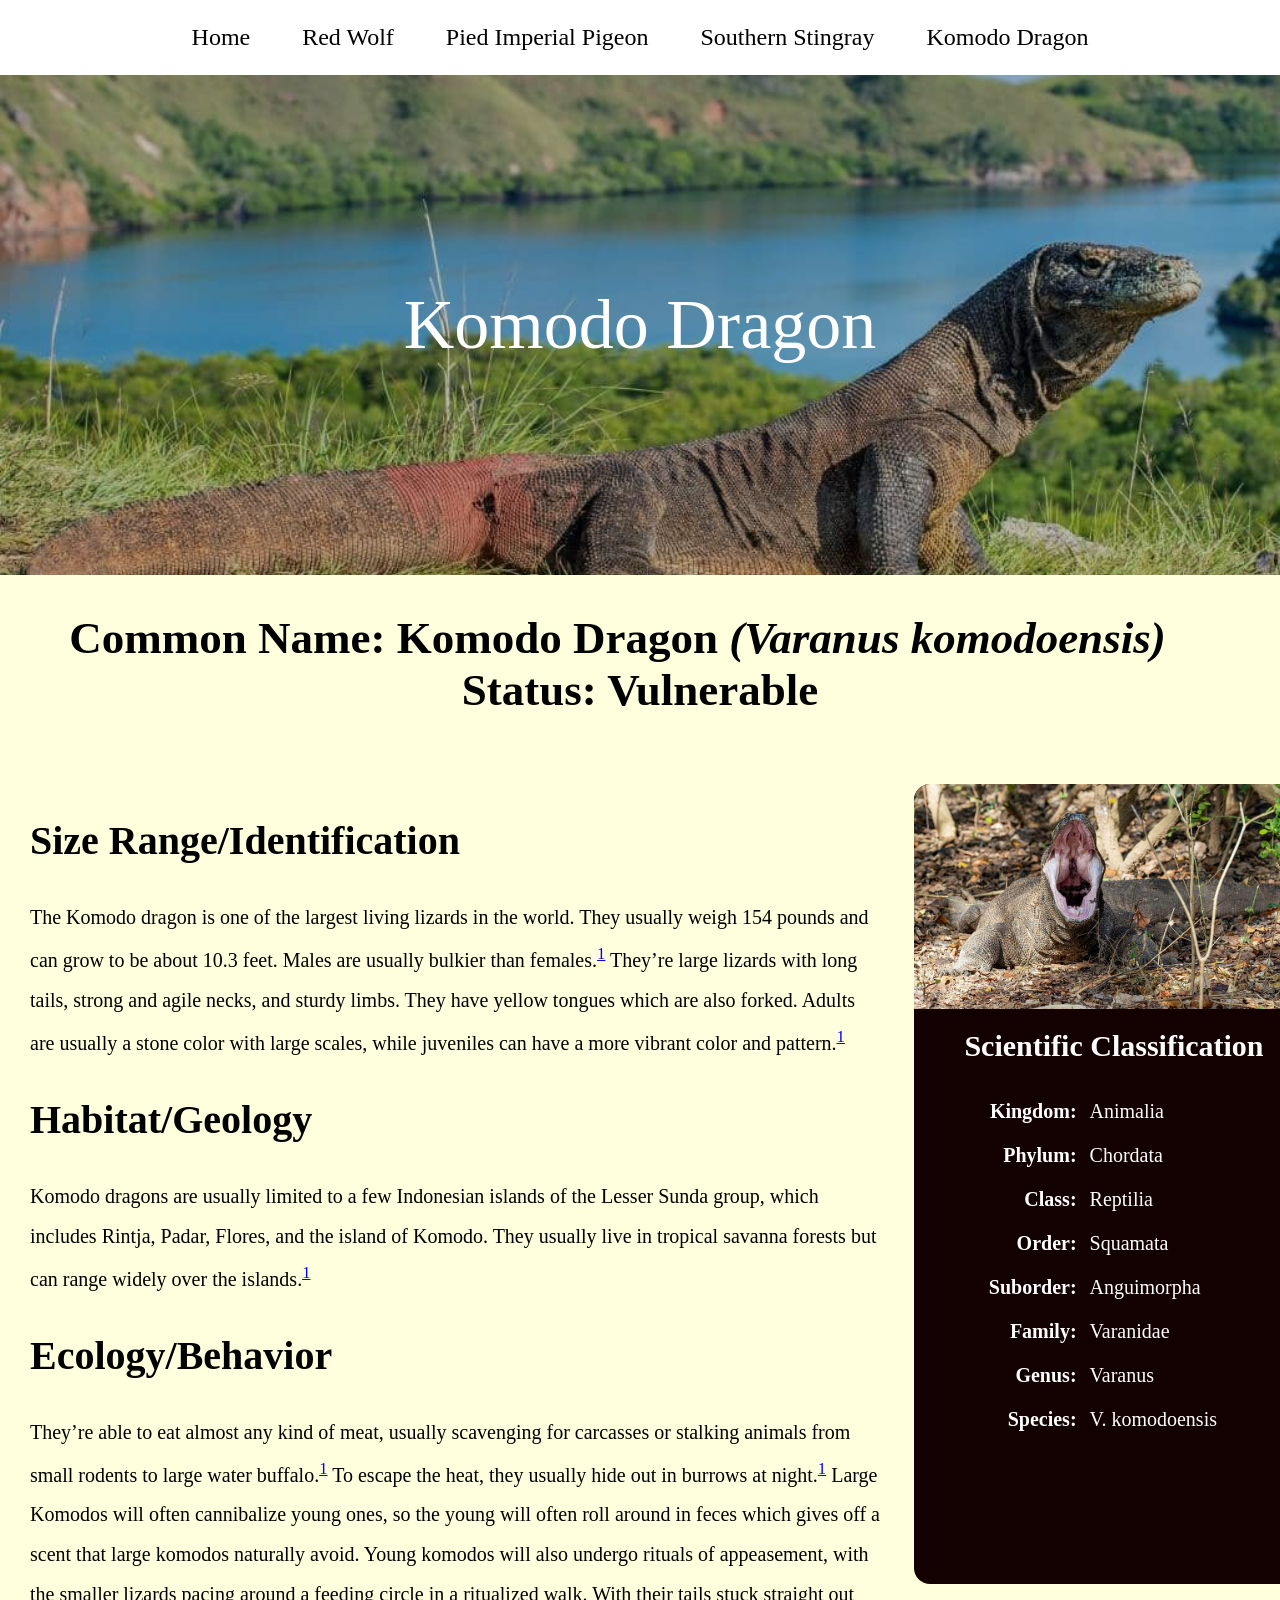
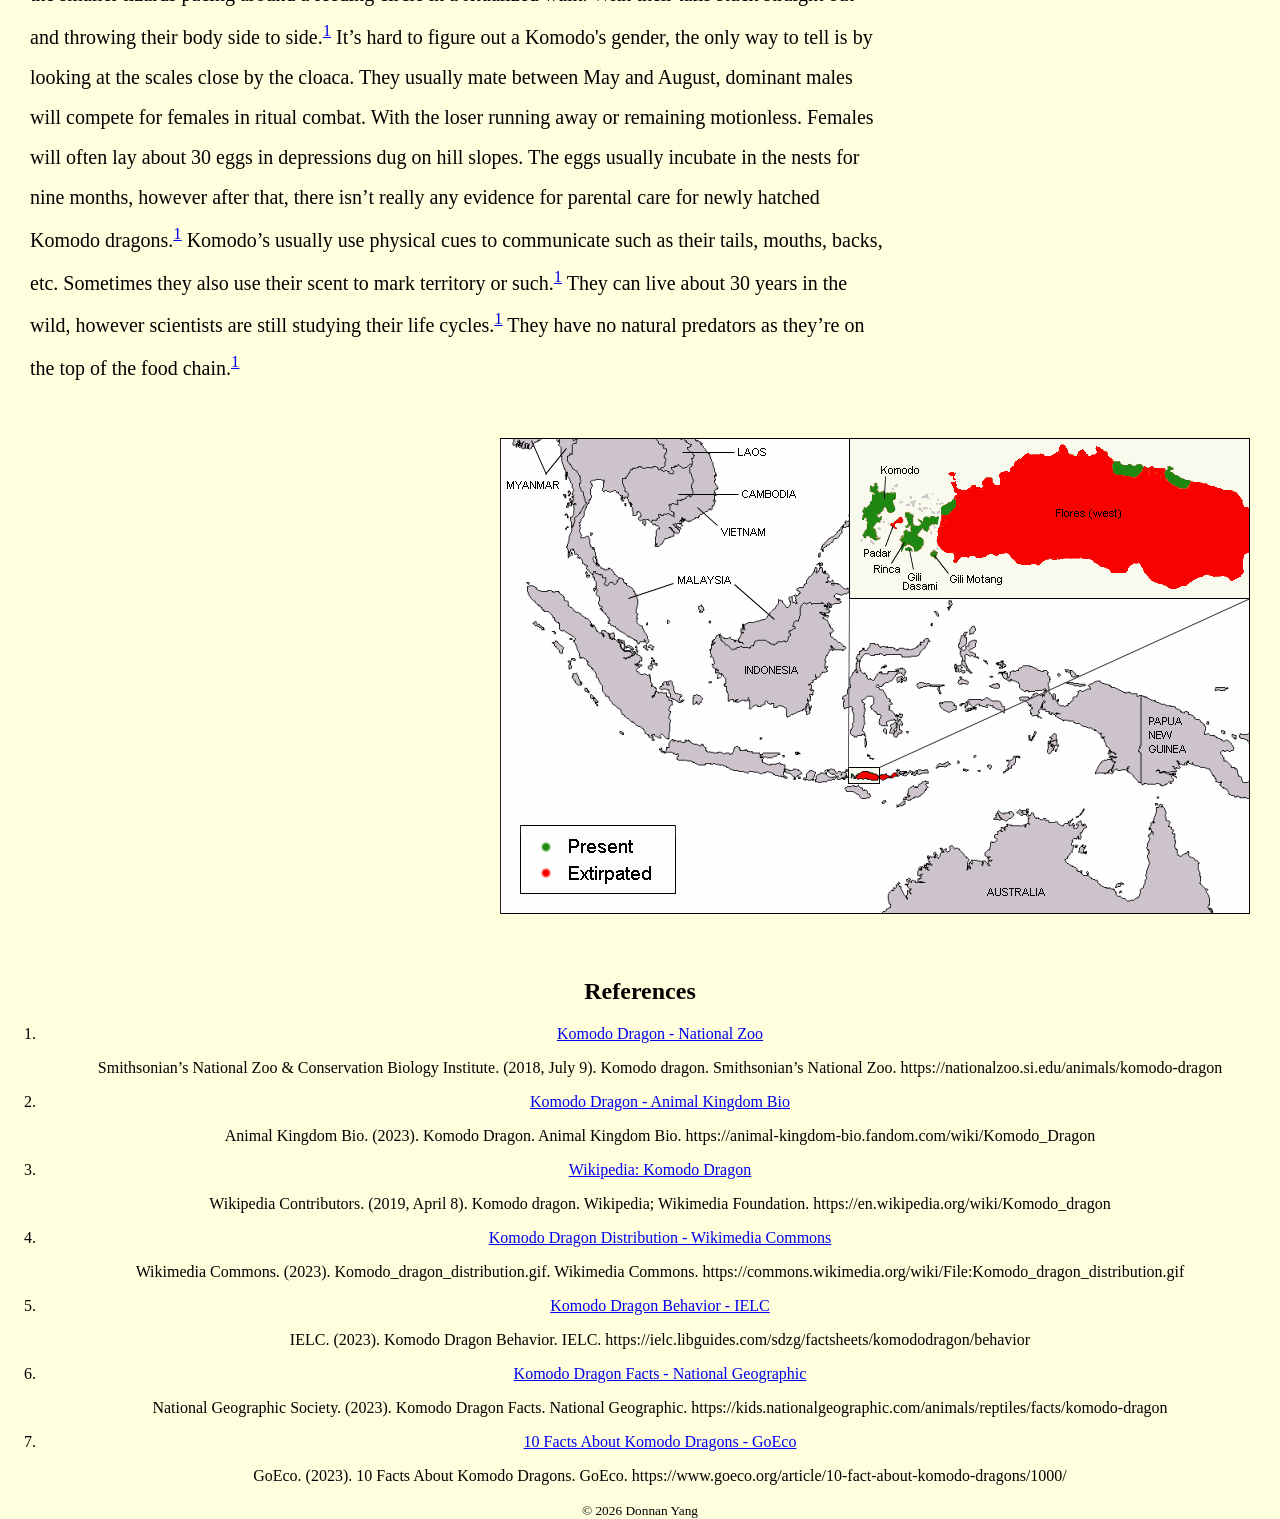
==== commit 2d34e9d4: "Finished CSS" ====
--- a/komododragon.html
+++ b/komododragon.html
@@ -18,6 +18,9 @@
             <a href="komododragon.html" class="nav-button">Komodo Dragon</a>
         </nav>
     </header>
+
+    <div class="animal-page">
+
     <section class="banner-photo">
         <img src="komodo_dragon_2.jpg" alt="Komodo dragon in the wild looking out, with a lake in the background." width="480">
         <h1 class="banner-text">Komodo Dragon</h1>
@@ -25,9 +28,15 @@
 
     <main>
         <article>
-            <section id="name/status">
+            <section id="name-status">
                 <h2>Common Name: Komodo Dragon <em>(Varanus komodoensis)</em> &nbsp;&nbsp;&nbsp; Status: Vulnerable</h2>
             </section>
+
+            <data class="animal-layout">
+
+                <section id="photos">
+                <img src="komodo_dragon_3.jpg" alt="Close up of Komodo dragon opening its jaws from front view." width="480">
+            
 
             <section id="scientific-classification">
                 <h2>Scientific Classification</h2>
@@ -68,23 +77,22 @@
                     </tbody>
                 </table>
             </section>
+            </section>
 
-            <section id="size-range/identification">
+            <section id="size-range-identification">
                 <h2>Size Range/Identification</h2>
-                <p>The Komodo dragon is one of the largest living lizards in the world. They usually weigh 154 pounds and can grow to be about 10.3 feet. Males are usually bulkier than females.<sup><a href="#ref1">1</a></sup><br>
+                <p>The Komodo dragon is one of the largest living lizards in the world. They usually weigh 154 pounds and can grow to be about 10.3 feet. Males are usually bulkier than females.<sup><a href="#ref1">1</a></sup>
                     They’re large lizards with long tails, strong and agile necks, and sturdy limbs. They have yellow tongues which are also forked. Adults are usually a stone color with large scales, while juveniles can have a more vibrant color and pattern.<sup><a href="#ref1">1</a></sup>
 
                 </p>
-            </section>
+            
 
-            <section id="habitat/geology">
+            <section id="habitat-geology">
                 <h2>Habitat/Geology</h2>
                 <p>Komodo dragons are usually limited to a few Indonesian islands of the Lesser Sunda group, which includes Rintja, Padar, Flores, and the island of Komodo. They usually live in tropical savanna forests but can range widely over the islands.<sup><a href="#ref1">1</a></sup>
                     
             </section>
-            <img src="Komodo_dragon_distribution.gif"
-                alt="A map of the Indonesian islands with the komodo dragon range highlighed.">
-
+        
             <section id="ecology/behavior">
                 <h2>Ecology/Behavior</h2>
                 <p>They’re able to eat almost any kind of meat, usually scavenging for carcasses or stalking animals from small rodents to large water buffalo.<sup><a href="#ref1">1</a></sup>
@@ -102,10 +110,15 @@
                     They have no natural predators as they’re on the top of the food chain.<sup><a href="#ref1">1</a></sup>
                     </p>
             </section>
+            </section>
 
-            <section id="photos">
-                <img src="komodo_dragon_3.jpg" alt="Close up of Komodo dragon opening its jaws from front view." width="480">
-            </section>
+
+        </div>
+        </div>
+
+        <img class="geo-map" src="Komodo_dragon_distribution.gif"
+                alt="A map of the Indonesian islands with the komodo dragon range highlighed.">
+
 
             <section id="references">
                 <h2>References</h2>
--- a/app.css
+++ b/app.css
@@ -8,7 +8,7 @@
     body {
         margin: 0;
         text-align: center;
-        background-color: #FFE7B8
+        background-color: #FFFFDE
 
     }
 
@@ -29,6 +29,7 @@
     #main-nav > a:hover {
         color: black;
         background-color: orange; 
+        transform: scale(1.05);
     }
 
     main {
@@ -133,4 +134,118 @@
     margin: 0;
     font-size: 70px;
     font-weight: 300;
-}+}
+
+
+    #photos {
+        border-radius: 1rem;
+        background-color: #130000;
+        display: flex;
+        flex-direction: column;
+        align-items: flex-start;
+        width: 400px;
+        margin: 0  50px 4em auto;
+        height: 800px;
+    }
+
+    #photos img {
+        border-radius: 1rem 1rem 0 0;
+        display: block;
+        width: 100%;
+    }
+
+    #scientific-classification {
+        width: 100%;
+    }
+
+    #scientific-classification h2 {
+        color: white;
+        margin-top: 20px;
+        text-align: center;
+    }
+
+    #scientific-classification-table {
+        color: white;
+        width: 100%;
+        font-size: 20px;
+        line-height: 2.0;
+    }
+
+    #scientific-classification th {
+        text-align: right;
+        padding-right: 10px;
+    }
+
+    #scientific-classification td {
+        text-align: left;
+    }
+
+    #name-status {
+        text-align: center;
+        font-size: 30px;
+    }
+
+    #size-range-identification h2{
+        font-size: 40px;
+    }
+
+    #size-range-identification p {
+        font-size: 20px;
+        line-height: 2.0;
+    }
+
+    #habitat-geology h2 {
+        font-size: 40px;
+    }
+
+    #habitat-geology p {
+        font-size: 20px;
+        line-height: 2.0;
+    }
+
+    #ecology-behavior h2 {
+        font-size: 40px;
+    }
+
+    #ecology-behavior p {
+        font-size: 20px;
+        line-height: 2.0;
+    }
+
+    .geo-map {
+        margin-left: auto;
+        display:block;
+        margin: 0  30px 4em auto;
+       
+    }
+
+    .animal-page{
+        text-align: left;
+        font-size: 20px;
+    }
+
+    .animal-layout {
+        display: grid;
+        grid-template-columns: 70% 30%;
+        gap: 30px;
+        padding: 30px;
+    }
+
+    .animal-layout #photos {
+        grid-column: 2;
+        grid-row: 1;
+    }
+
+    .animal-layout #photos img {
+        width: 100%;
+        max-width: 800px;
+        display: block;
+    }
+
+    .animal-layout #scientific-classification {
+        width: 100%;
+        grid-column: 2;
+        grid-row: 1;
+    }
+    
+    
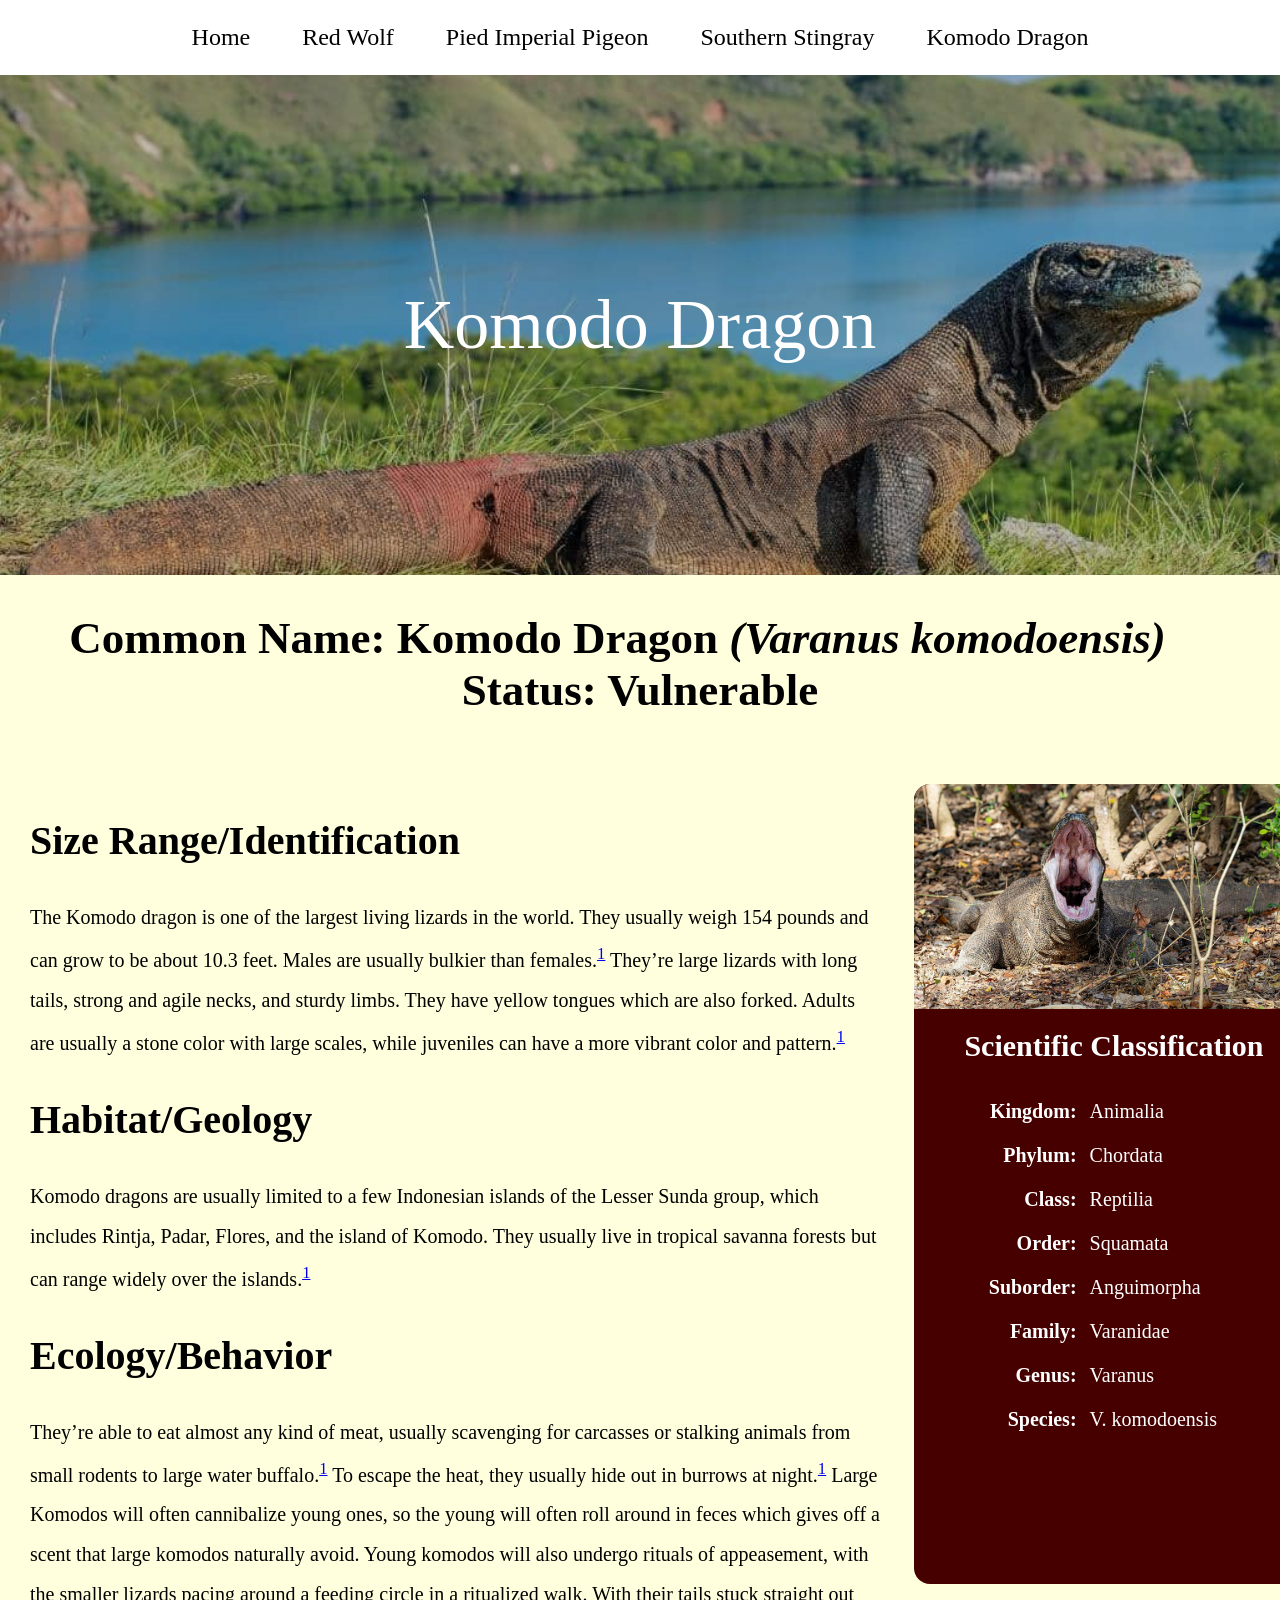
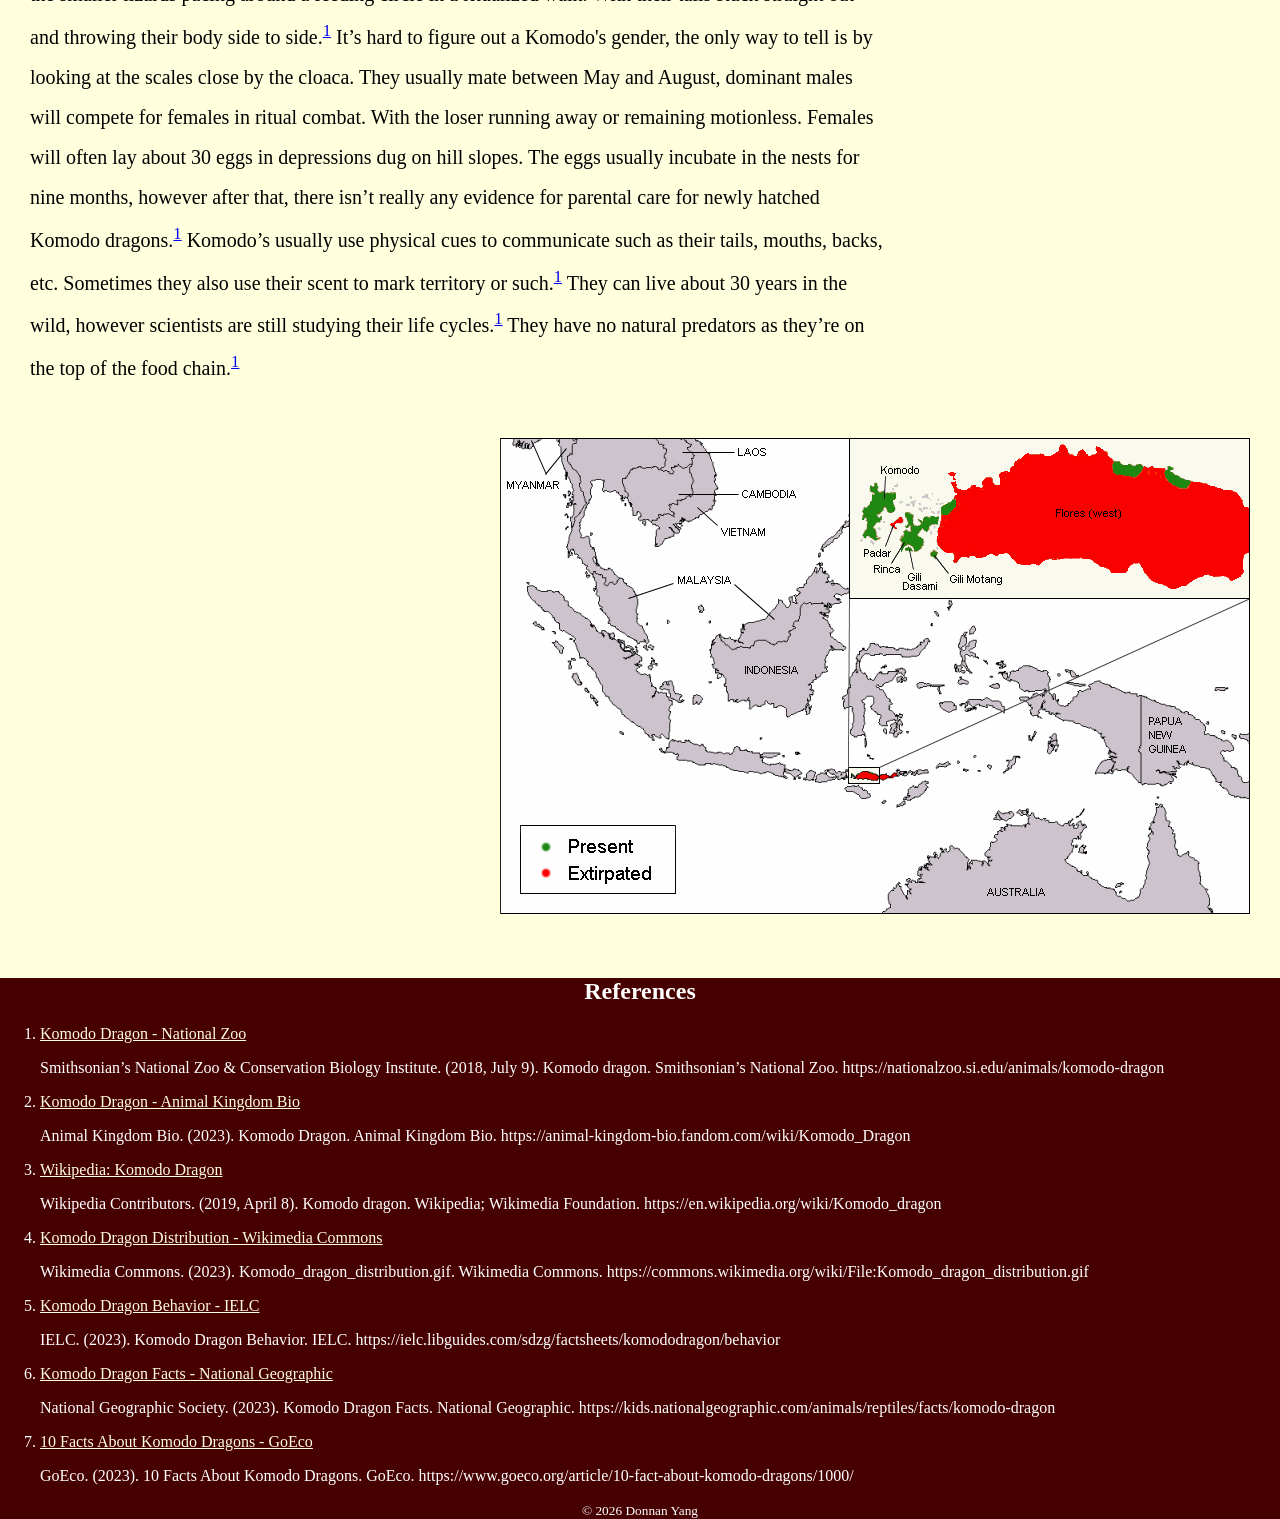
==== commit 871fd126: "CSS DONE!" ====
--- a/komododragon.html
+++ b/komododragon.html
@@ -131,15 +131,17 @@
                     <li id="ref6"><a href="https://kids.nationalgeographic.com/animals/reptiles/facts/komodo-dragon">Komodo Dragon Facts - National Geographic</a><p>National Geographic Society. (2023). Komodo Dragon Facts. National Geographic. https://kids.nationalgeographic.com/animals/reptiles/facts/komodo-dragon</p></li>
                     <li id="ref7"><a href="https://www.goeco.org/article/10-fact-about-komodo-dragons/1000/">10 Facts About Komodo Dragons - GoEco</a><p>GoEco. (2023). 10 Facts About Komodo Dragons. GoEco. https://www.goeco.org/article/10-fact-about-komodo-dragons/1000/</p></li>
                 </ol>
+
+                <footer id="copyright">
+                    <small>&copy; 2026 Donnan Yang</small>
+                </footer>
             </section>
 
 
 
         </article>
     </main>
-    <footer>
-        <small>&copy; 2026 Donnan Yang</small>
-    </footer>
+    
 </body>
 
 </html>
--- a/app.css
+++ b/app.css
@@ -1,54 +1,51 @@
-
-
-    img {
-        max-width: 100%;
-        object-fit: cover;
-    }
-
-    body {
-        margin: 0;
-        text-align: center;
-        background-color: #FFFFDE
-
-    }
-
-    nav#main-nav {
-        background-color: rgb(from rgb(255, 255, 255) r g b)
-    }
-
-    #main-nav > a {
-        color: rgb(0, 0, 0);
-        display: inline-block;
-       padding: 1em;
-        font-size: 1.5rem;
-        text-decoration: none;
-        transition: all ease-in-out 500ms;
-
-    }
-
-    #main-nav > a:hover {
-        color: black;
-        background-color: orange; 
-        transform: scale(1.05);
-    }
-
-    main {
-        max-width: 1280 px;
-        margin: 0 auto;
-    }
-
-    #dossier-container {
-        display: grid;
-        grid-template-columns: repeat(2, 1fr);
-        gap: 30px;
-        width: 90%;
-        max-width: 1000px;
-        margin: 0 auto;
-        overflow: hidden;
-        cursor: pointer;
-    }
-
-    .animal-container {
+img {
+    max-width: 100%;
+    object-fit: cover;
+}
+
+body {
+    margin: 0;
+    text-align: center;
+    background-color: #FFFFDE
+}
+
+nav#main-nav {
+    background-color: rgb(from rgb(255, 255, 255) r g b)
+}
+
+#main-nav>a {
+    color: rgb(0, 0, 0);
+    display: inline-block;
+    padding: 1em;
+    font-size: 1.5rem;
+    text-decoration: none;
+    transition: all ease-in-out 500ms;
+
+}
+
+#main-nav>a:hover {
+    color: black;
+    background-color: orange;
+    transform: scale(1.05);
+}
+
+main {
+    max-width: 1280 px;
+    margin: 0 auto;
+}
+
+#dossier-container {
+    display: grid;
+    grid-template-columns: repeat(2, 1fr);
+    gap: 30px;
+    width: 90%;
+    max-width: 1000px;
+    margin: 0 auto;
+    overflow: hidden;
+    cursor: pointer;
+}
+
+.animal-container {
     position: relative;
     overflow: hidden;
     border-radius: 1rem;
@@ -64,7 +61,7 @@
     aspect-ratio: 1 / 1;
     object-fit: cover;
     display: block;
-    
+
     transition: filter 0.3s ease, transform 0.3s ease;
 }
 
@@ -78,14 +75,14 @@
     top: 50%;
     left: 50%;
     transform: translate(-50%, -50%);
-    
+
     margin: 0;
     width: 100%;
     text-align: center;
-    
-    color: white;
-    font-size: 40px;
-    
+
+    color: white;
+    font-size: 40px;
+
     opacity: 0;
     transition: opacity 0.3s ease;
 }
@@ -137,115 +134,143 @@
 }
 
 
-    #photos {
-        border-radius: 1rem;
-        background-color: #130000;
-        display: flex;
-        flex-direction: column;
-        align-items: flex-start;
-        width: 400px;
-        margin: 0  50px 4em auto;
-        height: 800px;
-    }
-
-    #photos img {
-        border-radius: 1rem 1rem 0 0;
-        display: block;
-        width: 100%;
-    }
-
-    #scientific-classification {
-        width: 100%;
-    }
-
-    #scientific-classification h2 {
-        color: white;
-        margin-top: 20px;
-        text-align: center;
-    }
-
-    #scientific-classification-table {
-        color: white;
-        width: 100%;
-        font-size: 20px;
-        line-height: 2.0;
-    }
-
-    #scientific-classification th {
-        text-align: right;
-        padding-right: 10px;
-    }
-
-    #scientific-classification td {
-        text-align: left;
-    }
-
-    #name-status {
-        text-align: center;
-        font-size: 30px;
-    }
-
-    #size-range-identification h2{
-        font-size: 40px;
-    }
-
-    #size-range-identification p {
-        font-size: 20px;
-        line-height: 2.0;
-    }
-
-    #habitat-geology h2 {
-        font-size: 40px;
-    }
-
-    #habitat-geology p {
-        font-size: 20px;
-        line-height: 2.0;
-    }
-
-    #ecology-behavior h2 {
-        font-size: 40px;
-    }
-
-    #ecology-behavior p {
-        font-size: 20px;
-        line-height: 2.0;
-    }
-
-    .geo-map {
-        margin-left: auto;
-        display:block;
-        margin: 0  30px 4em auto;
-       
-    }
-
-    .animal-page{
-        text-align: left;
-        font-size: 20px;
-    }
-
-    .animal-layout {
-        display: grid;
-        grid-template-columns: 70% 30%;
-        gap: 30px;
-        padding: 30px;
-    }
-
-    .animal-layout #photos {
-        grid-column: 2;
-        grid-row: 1;
-    }
-
-    .animal-layout #photos img {
-        width: 100%;
-        max-width: 800px;
-        display: block;
-    }
-
-    .animal-layout #scientific-classification {
-        width: 100%;
-        grid-column: 2;
-        grid-row: 1;
-    }
-    
-    +#photos {
+    border-radius: 1rem;
+    background-color: #470000;
+    display: flex;
+    flex-direction: column;
+    align-items: flex-start;
+    width: 400px;
+    margin: 0 50px 4em auto;
+    height: 800px;
+}
+
+#photos img {
+    border-radius: 1rem 1rem 0 0;
+    display: block;
+    width: 100%;
+}
+
+#scientific-classification {
+    width: 100%;
+}
+
+#scientific-classification h2 {
+    color: white;
+    margin-top: 20px;
+    text-align: center;
+}
+
+#scientific-classification-table {
+    color: white;
+    width: 100%;
+    font-size: 20px;
+    line-height: 2.0;
+}
+
+#scientific-classification th {
+    text-align: right;
+    padding-right: 10px;
+}
+
+#scientific-classification td {
+    text-align: left;
+}
+
+#name-status {
+    text-align: center;
+    font-size: 30px;
+}
+
+#size-range-identification h2 {
+    font-size: 40px;
+}
+
+#size-range-identification p {
+    font-size: 20px;
+    line-height: 2.0;
+}
+
+#habitat-geology h2 {
+    font-size: 40px;
+}
+
+#habitat-geology p {
+    font-size: 20px;
+    line-height: 2.0;
+}
+
+#ecology-behavior h2 {
+    font-size: 40px;
+}
+
+#ecology-behavior p {
+    font-size: 20px;
+    line-height: 2.0;
+}
+
+.geo-map {
+    margin-left: auto;
+    display: block;
+    margin: 0 30px 4em auto;
+
+}
+
+.wolf-geo {
+    margin-left: auto;
+    display: block;
+    margin: 0 30px 4em auto;
+    margin-top: -300px;
+
+}
+
+.animal-page {
+    text-align: left;
+    font-size: 20px;
+}
+
+.animal-layout {
+    display: grid;
+    grid-template-columns: 70% 30%;
+    gap: 30px;
+    padding: 30px;
+}
+
+.animal-layout #photos {
+    grid-column: 2;
+    grid-row: 1;
+}
+
+.animal-layout #photos img {
+    width: 100%;
+    max-width: 800px;
+    display: block;
+}
+
+.animal-layout #scientific-classification {
+    width: 100%;
+    grid-column: 2;
+    grid-row: 1;
+}
+
+#references {
+    background-color: #470000;
+    color: white;
+    text-align: left;
+}
+
+#references a {
+    color: #FFFFDE;
+}
+
+#references h2 {
+    text-align: center;
+}
+
+#references h4 {
+    text-align: center;
+}
+
+#copyright {
+    text-align: center;
+}
